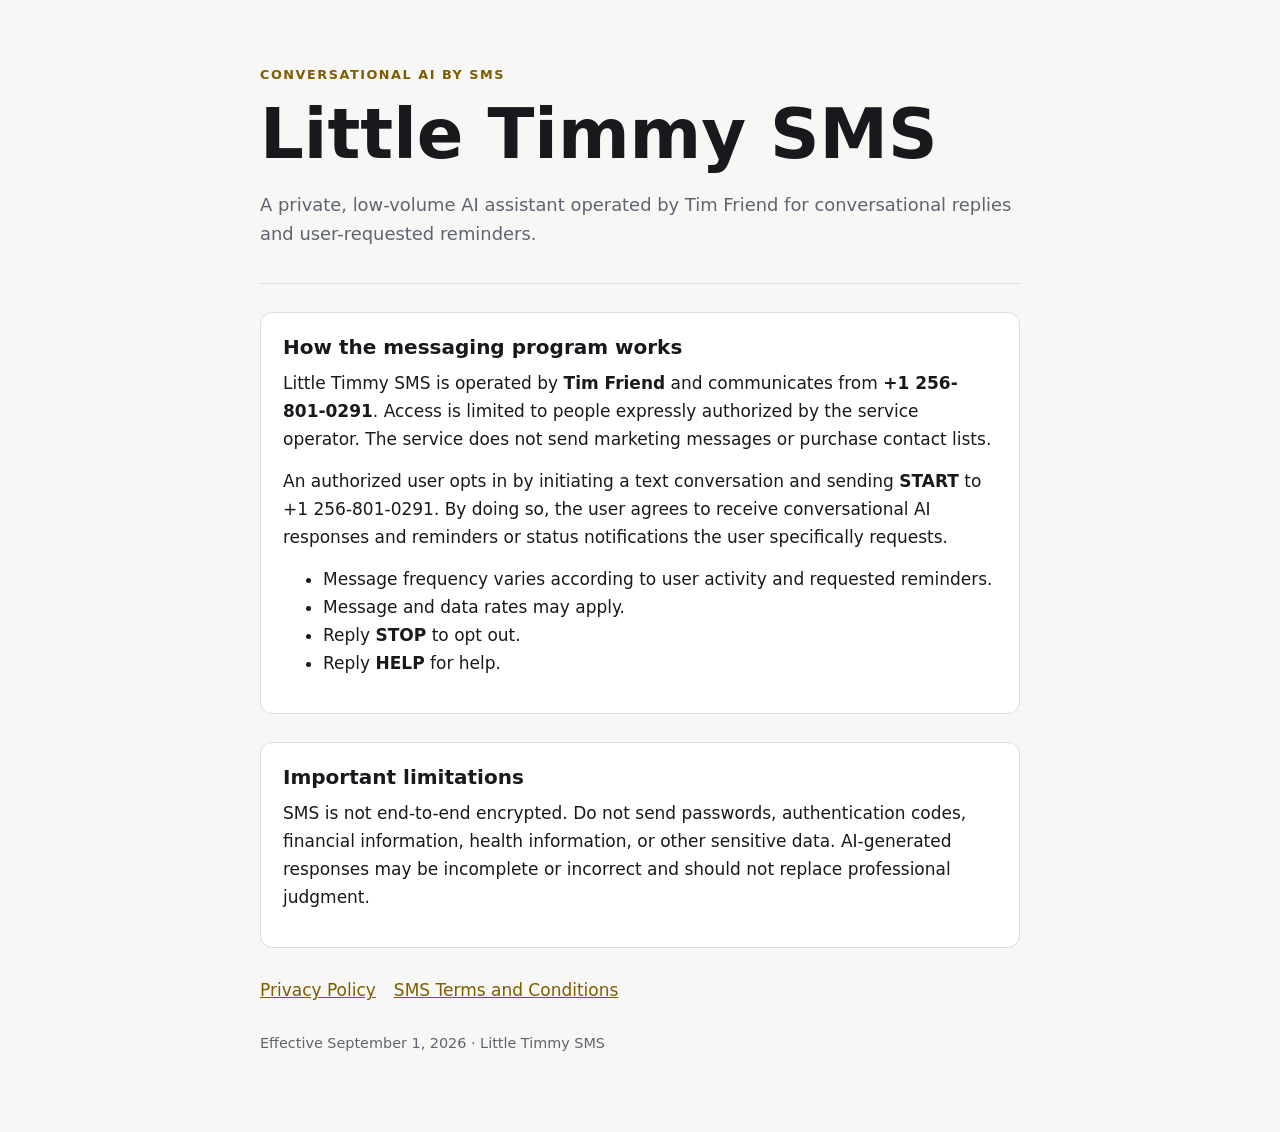
==== index.html @ d3d914f2 "Publish Little Timmy SMS policies" ====
<!doctype html>
<html lang="en">
<head>
  <meta charset="utf-8">
  <meta name="viewport" content="width=device-width, initial-scale=1">
  <title>Little Timmy SMS</title>
  <meta name="description" content="Information, consent instructions, and policies for Little Timmy SMS.">
  <link rel="stylesheet" href="styles.css">
</head>
<body>
  <main>
    <header>
      <p class="eyebrow">Conversational AI by SMS</p>
      <h1>Little Timmy SMS</h1>
      <p class="lede">A private, low-volume AI assistant operated by Tim Friend for conversational replies and user-requested reminders.</p>
    </header>

    <section>
      <h2>How the messaging program works</h2>
      <p>Little Timmy SMS is operated by <strong>Tim Friend</strong> and communicates from <strong>+1 256-801-0291</strong>. Access is limited to people expressly authorized by the service operator. The service does not send marketing messages or purchase contact lists.</p>
      <p>An authorized user opts in by initiating a text conversation and sending <strong>START</strong> to +1 256-801-0291. By doing so, the user agrees to receive conversational AI responses and reminders or status notifications the user specifically requests.</p>
      <ul>
        <li>Message frequency varies according to user activity and requested reminders.</li>
        <li>Message and data rates may apply.</li>
        <li>Reply <strong>STOP</strong> to opt out.</li>
        <li>Reply <strong>HELP</strong> for help.</li>
      </ul>
    </section>

    <section>
      <h2>Important limitations</h2>
      <p>SMS is not end-to-end encrypted. Do not send passwords, authentication codes, financial information, health information, or other sensitive data. AI-generated responses may be incomplete or incorrect and should not replace professional judgment.</p>
    </section>

    <nav aria-label="Policies">
      <a href="privacy.html">Privacy Policy</a>
      <a href="terms.html">SMS Terms and Conditions</a>
    </nav>

    <footer>
      <p>Effective September 1, 2026 · Little Timmy SMS</p>
    </footer>
  </main>
</body>
</html>
---- styles.css ----
:root {
  color-scheme: light dark;
  --bg: #0f1115;
  --card: #171a21;
  --text: #f3f4f6;
  --muted: #aeb4c0;
  --accent: #e7b32b;
  --border: #303642;
}

* { box-sizing: border-box; }

body {
  margin: 0;
  background: var(--bg);
  color: var(--text);
  font: 17px/1.65 system-ui, -apple-system, BlinkMacSystemFont, "Segoe UI", sans-serif;
}

main {
  width: min(760px, calc(100% - 32px));
  margin: 0 auto;
  padding: 64px 0 48px;
}

header, section, nav, footer {
  margin-bottom: 28px;
}

header {
  padding-bottom: 20px;
  border-bottom: 1px solid var(--border);
}

.eyebrow {
  margin: 0 0 8px;
  color: var(--accent);
  font-size: 0.8rem;
  font-weight: 750;
  letter-spacing: 0.12em;
  text-transform: uppercase;
}

h1, h2 { line-height: 1.2; }
h1 { margin: 0; font-size: clamp(2.3rem, 7vw, 4.3rem); }
h2 { margin: 0 0 10px; font-size: 1.25rem; }
p, ul { margin: 0 0 14px; }
.lede { margin-top: 14px; color: var(--muted); font-size: 1.12rem; }

section {
  padding: 22px;
  background: var(--card);
  border: 1px solid var(--border);
  border-radius: 12px;
}

a { color: var(--accent); }
nav { display: flex; flex-wrap: wrap; gap: 18px; }
footer { color: var(--muted); font-size: 0.9rem; }

@media (prefers-color-scheme: light) {
  :root {
    --bg: #f7f7f5;
    --card: #ffffff;
    --text: #17191d;
    --muted: #5e6470;
    --accent: #805c00;
    --border: #dadde3;
  }
}
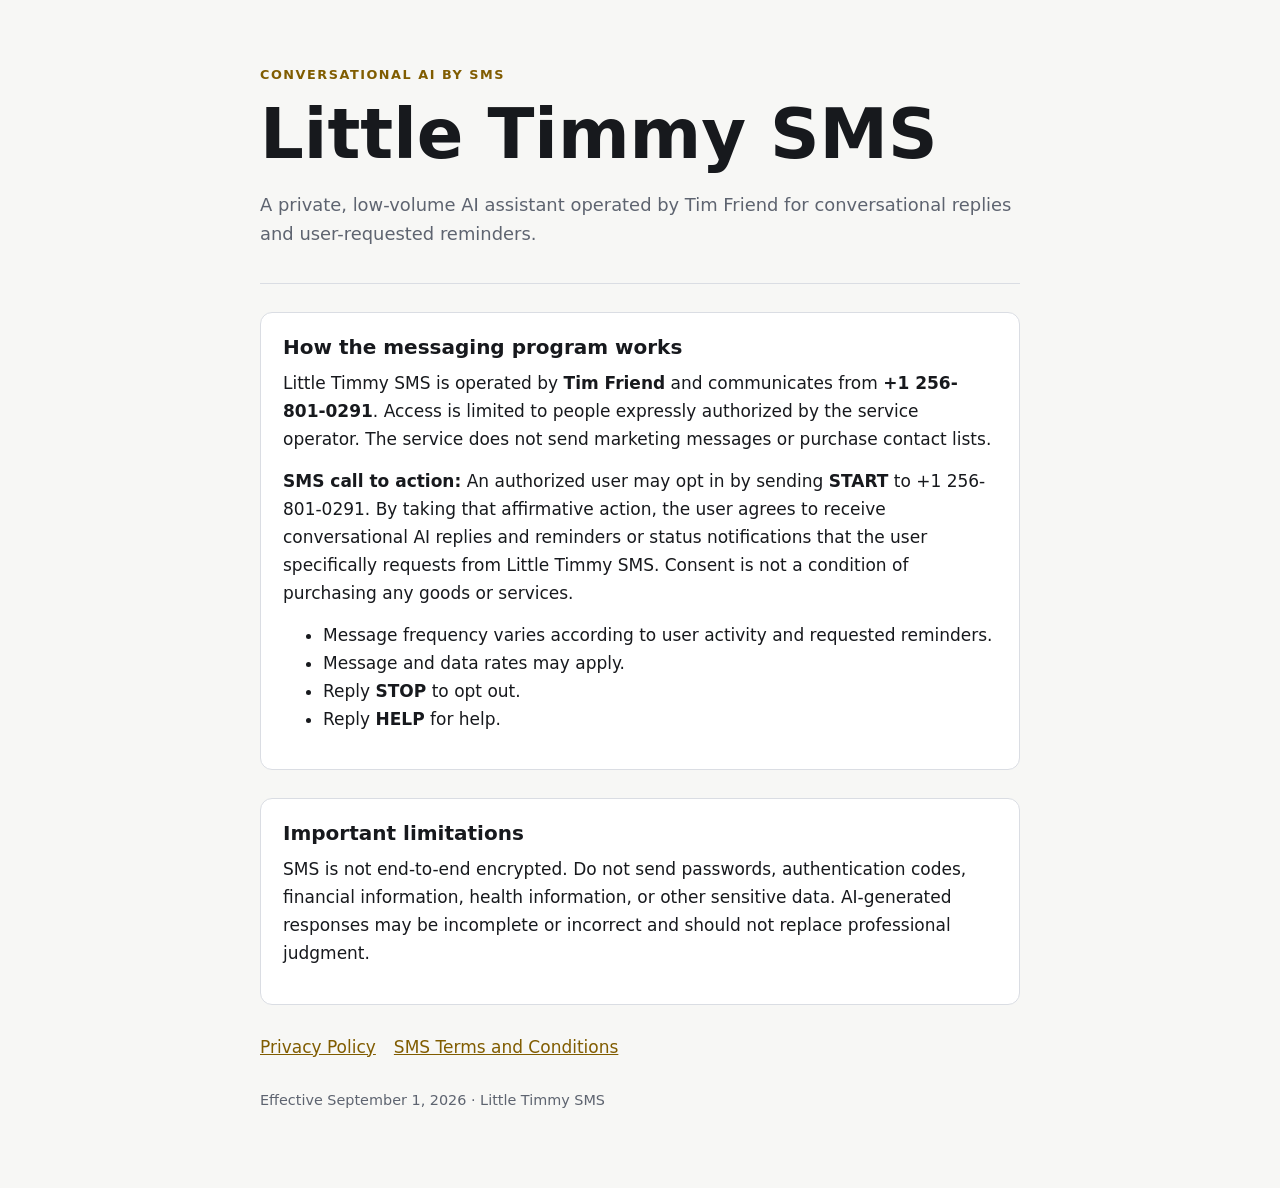
==== commit 938355f8: "fix: clarify SMS opt-in disclosures" ====
--- a/index.html
+++ b/index.html
@@ -18,7 +18,7 @@
     <section>
       <h2>How the messaging program works</h2>
       <p>Little Timmy SMS is operated by <strong>Tim Friend</strong> and communicates from <strong>+1 256-801-0291</strong>. Access is limited to people expressly authorized by the service operator. The service does not send marketing messages or purchase contact lists.</p>
-      <p>An authorized user opts in by initiating a text conversation and sending <strong>START</strong> to +1 256-801-0291. By doing so, the user agrees to receive conversational AI responses and reminders or status notifications the user specifically requests.</p>
+      <p><strong>SMS call to action:</strong> An authorized user may opt in by sending <strong>START</strong> to +1 256-801-0291. By taking that affirmative action, the user agrees to receive conversational AI replies and reminders or status notifications that the user specifically requests from Little Timmy SMS. Consent is not a condition of purchasing any goods or services.</p>
       <ul>
         <li>Message frequency varies according to user activity and requested reminders.</li>
         <li>Message and data rates may apply.</li>
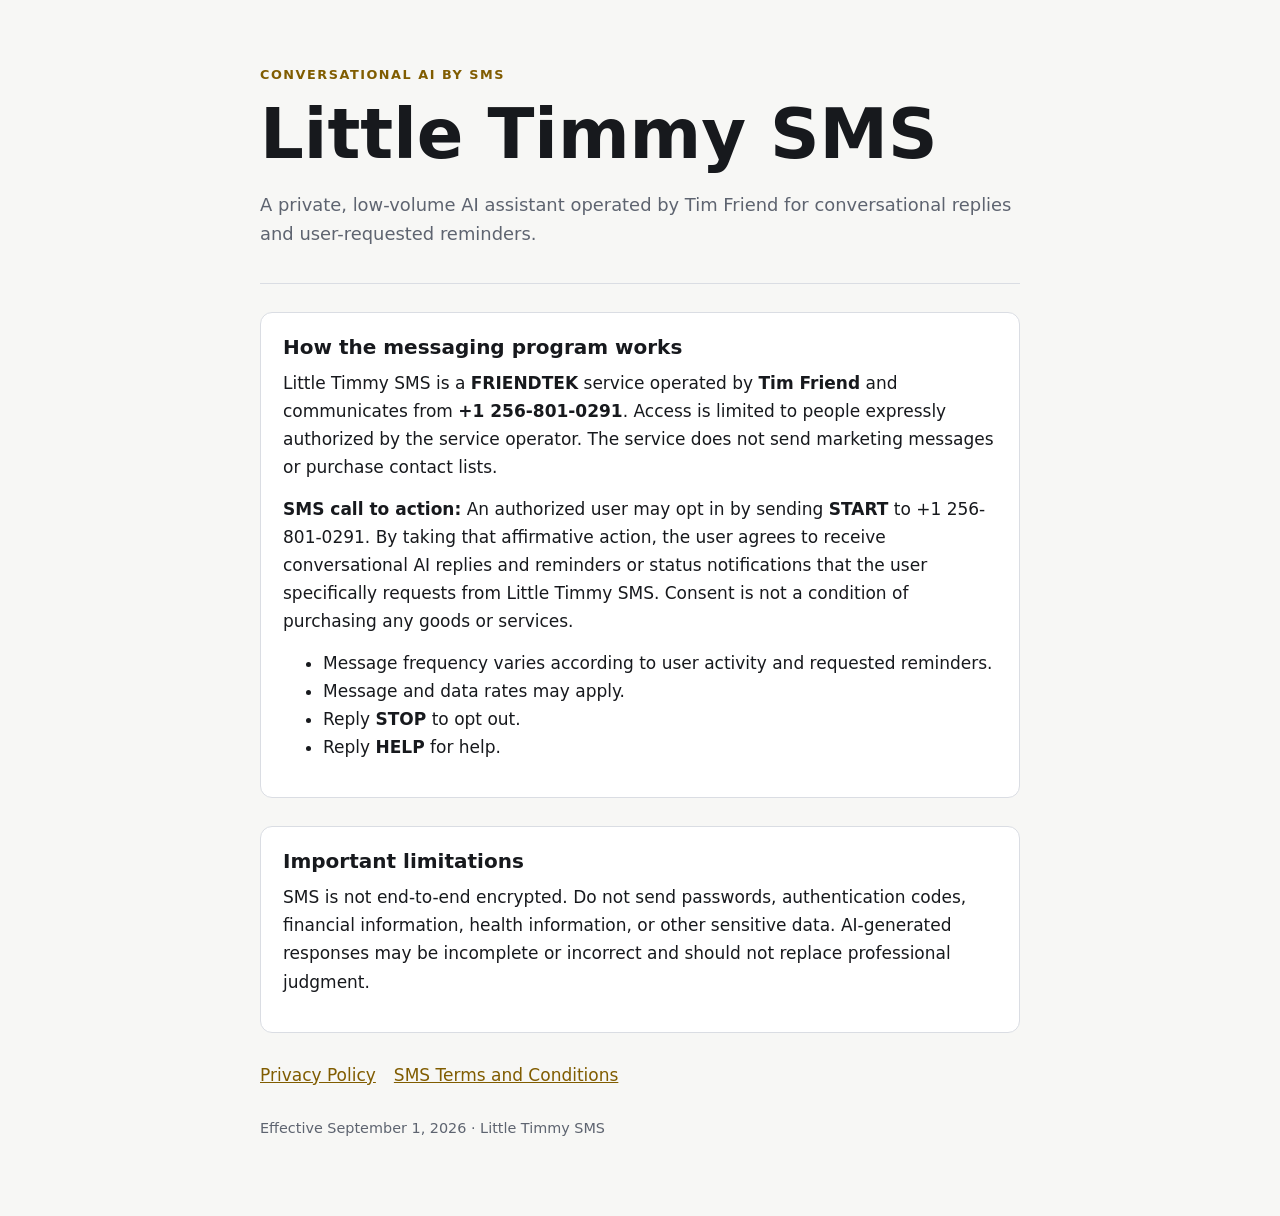
==== commit 047cf1f4: "fix: align SMS program with FRIENDTEK brand" ====
--- a/index.html
+++ b/index.html
@@ -17,7 +17,7 @@
 
     <section>
       <h2>How the messaging program works</h2>
-      <p>Little Timmy SMS is operated by <strong>Tim Friend</strong> and communicates from <strong>+1 256-801-0291</strong>. Access is limited to people expressly authorized by the service operator. The service does not send marketing messages or purchase contact lists.</p>
+      <p>Little Timmy SMS is a <strong>FRIENDTEK</strong> service operated by <strong>Tim Friend</strong> and communicates from <strong>+1 256-801-0291</strong>. Access is limited to people expressly authorized by the service operator. The service does not send marketing messages or purchase contact lists.</p>
       <p><strong>SMS call to action:</strong> An authorized user may opt in by sending <strong>START</strong> to +1 256-801-0291. By taking that affirmative action, the user agrees to receive conversational AI replies and reminders or status notifications that the user specifically requests from Little Timmy SMS. Consent is not a condition of purchasing any goods or services.</p>
       <ul>
         <li>Message frequency varies according to user activity and requested reminders.</li>
